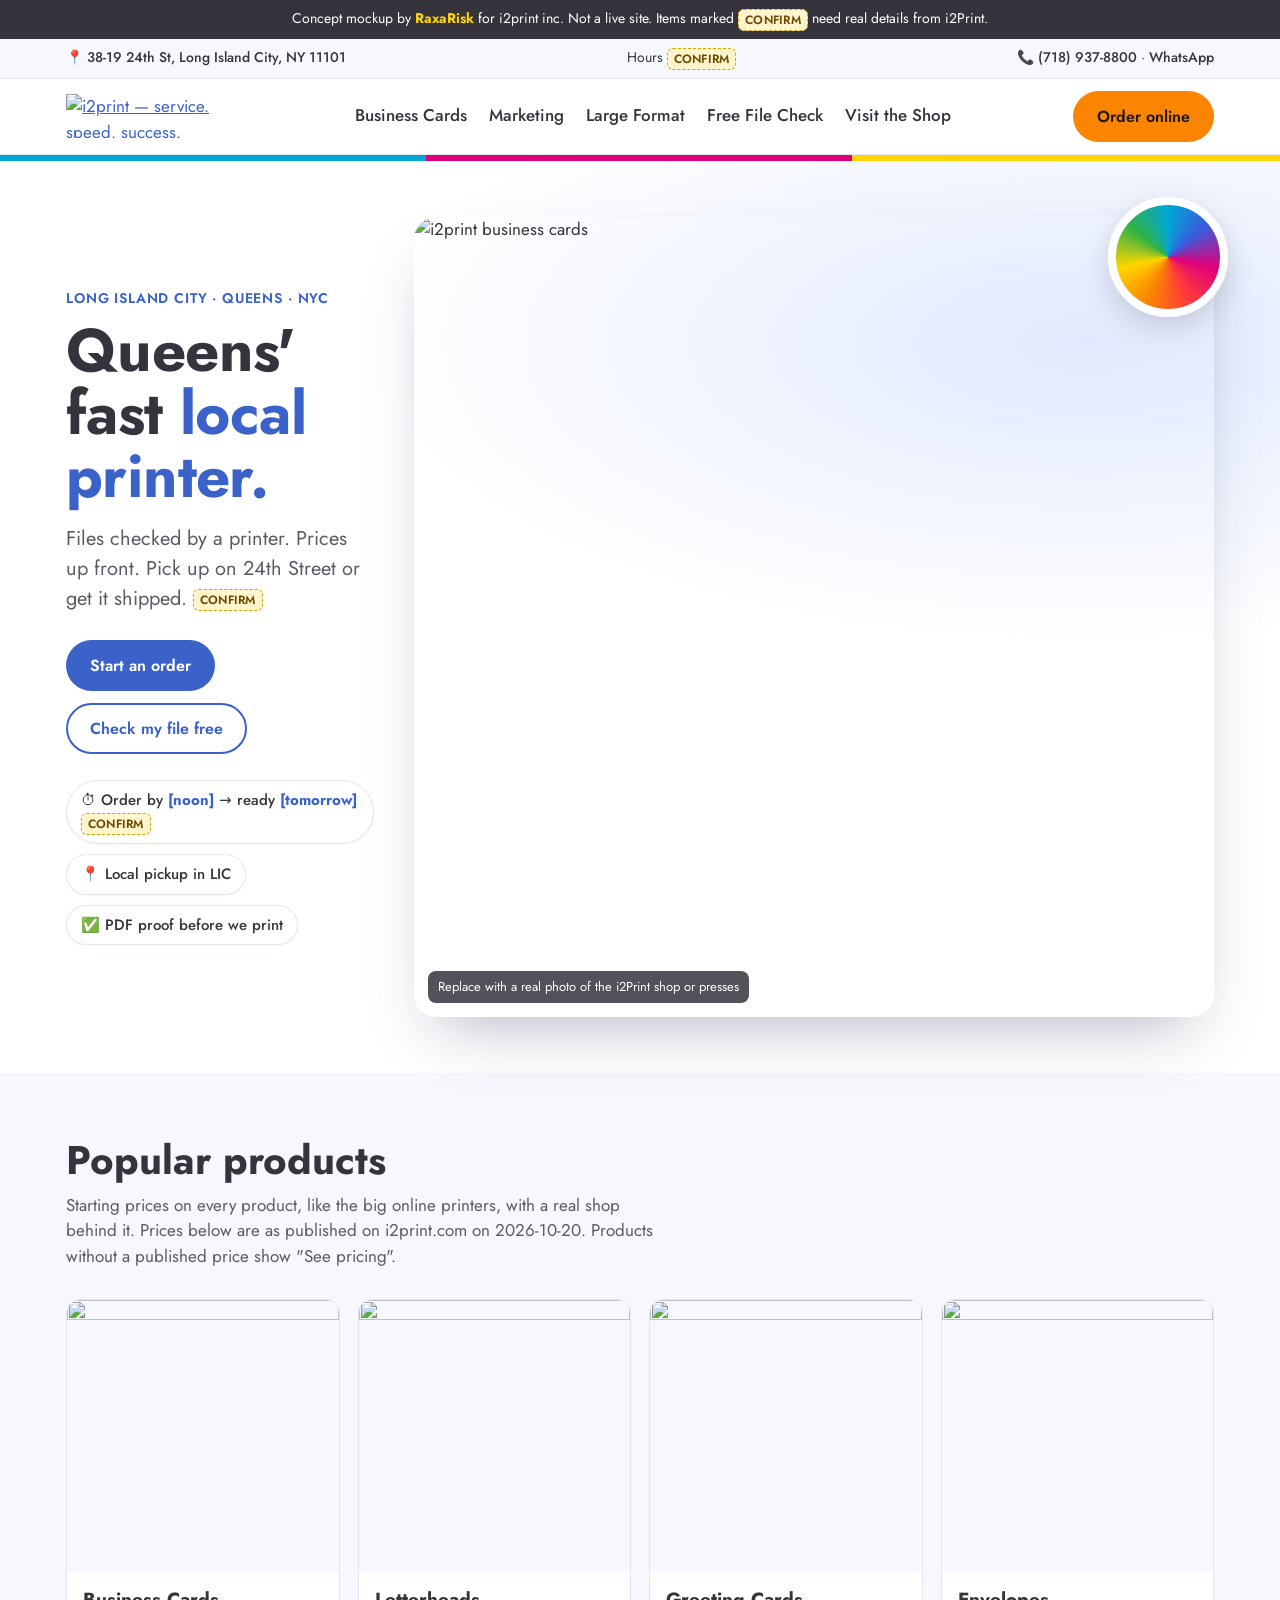
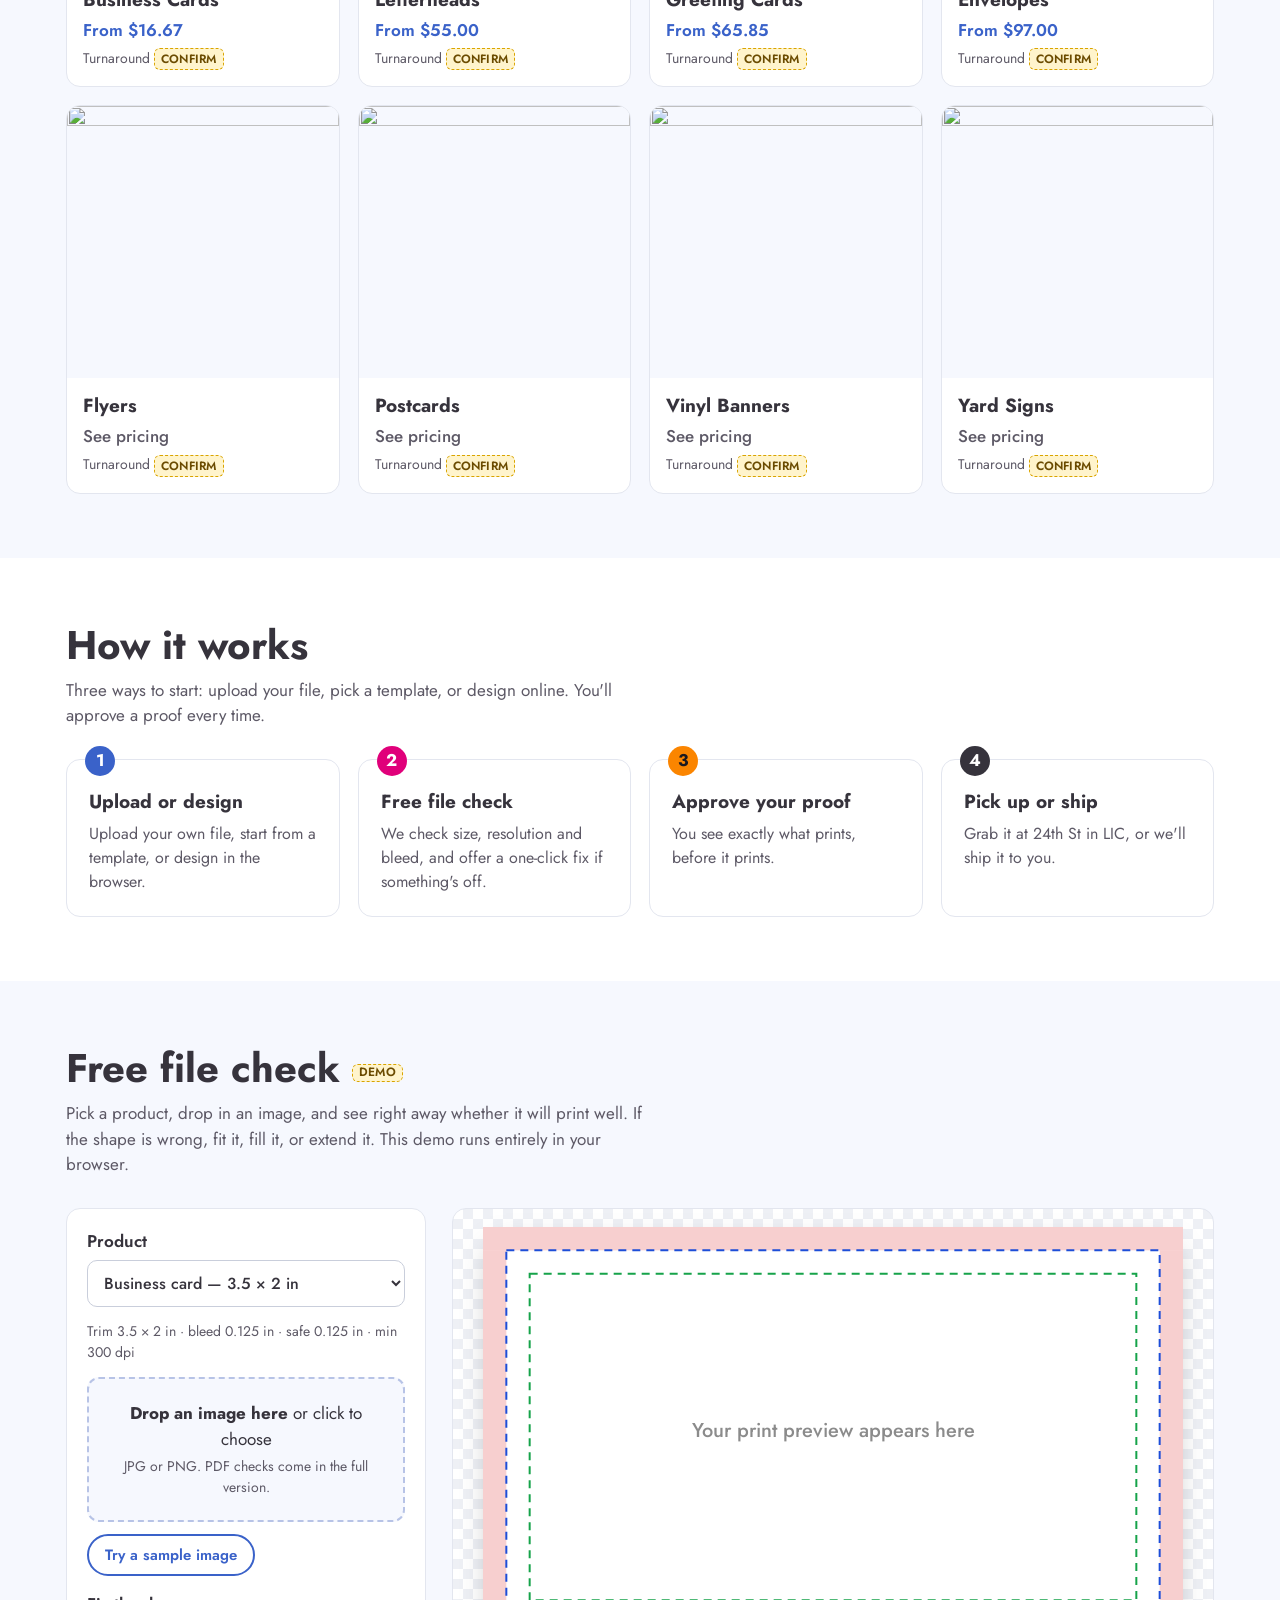
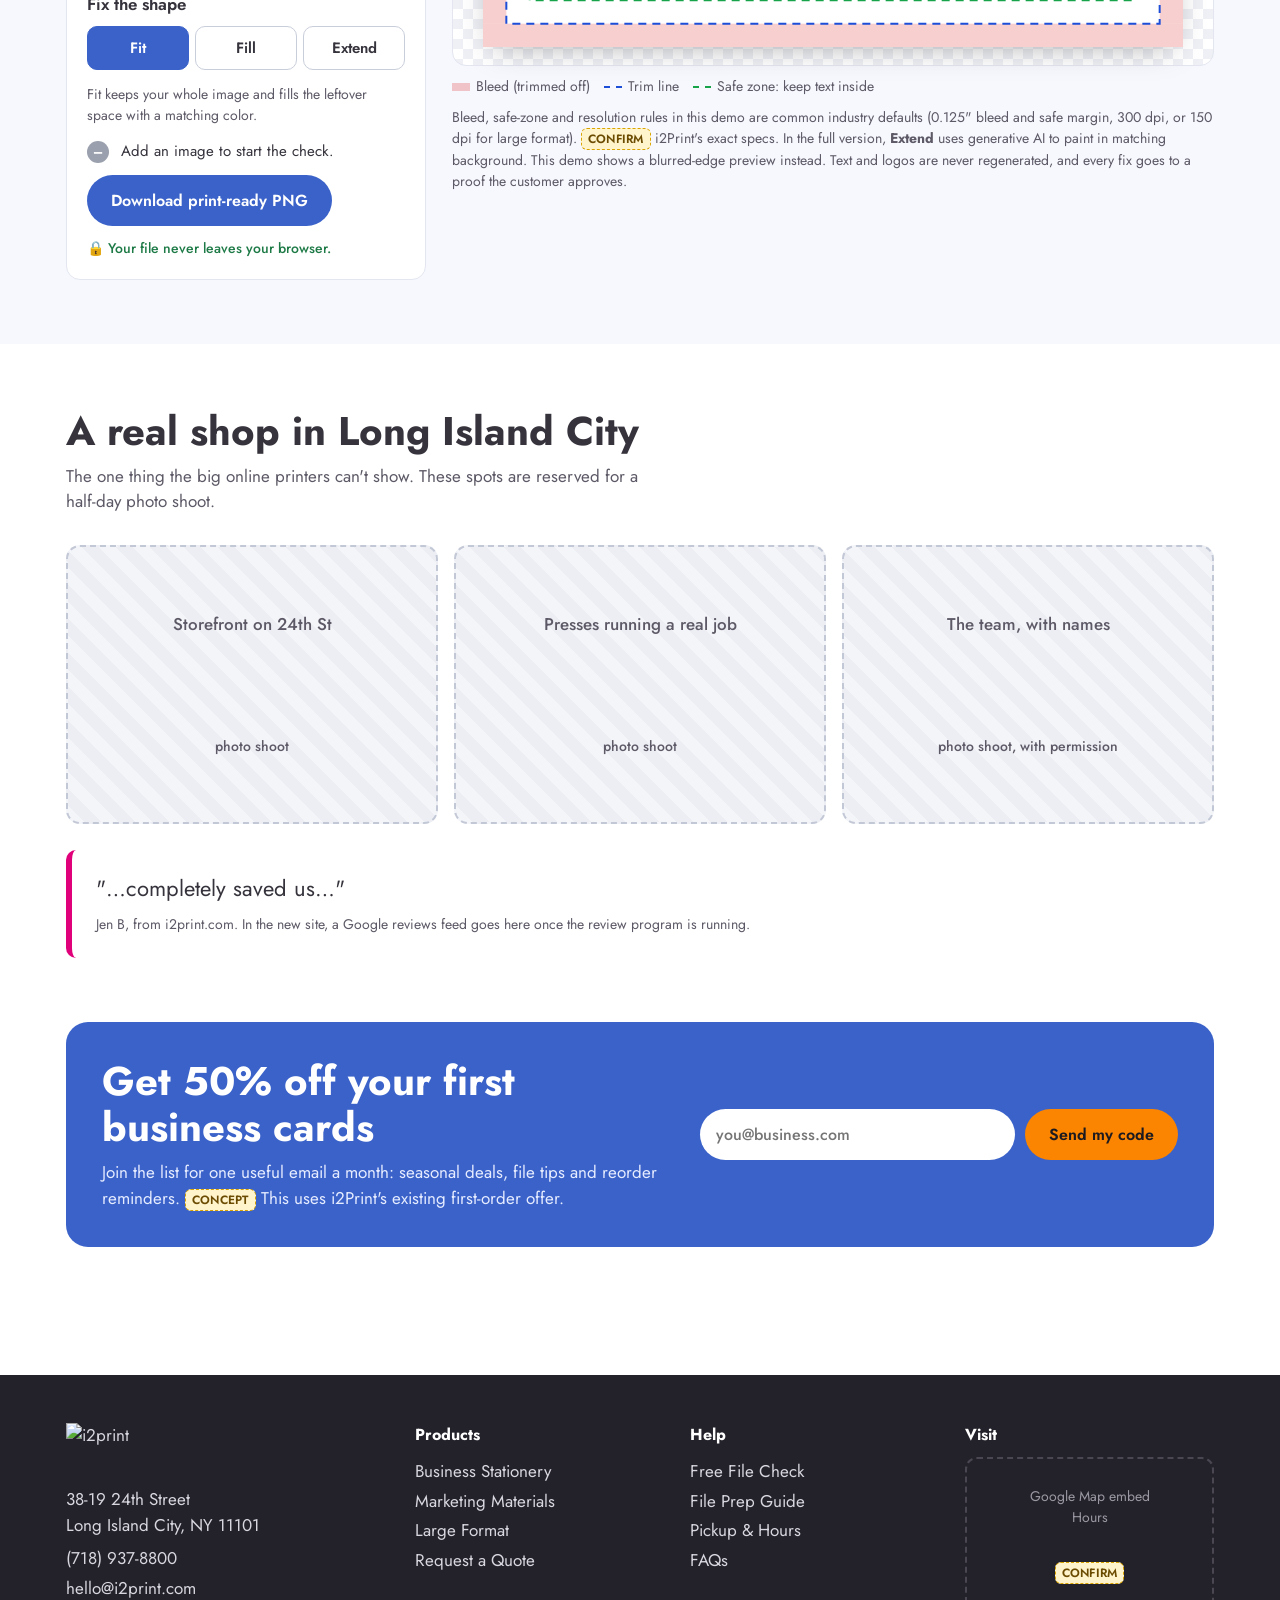
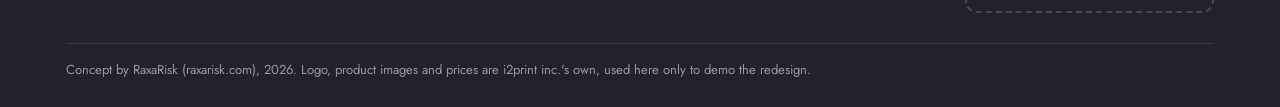
==== 05-Mockup/index.html @ a5e22fe0 "Start i2Print workspace repository Baseline of the Phase One pitch: discovery, research, brand audit" ====
<!doctype html>
<html lang="en">
<head>
<meta charset="utf-8">
<meta name="viewport" content="width=device-width, initial-scale=1">
<title>i2Print Homepage Concept</title>
<meta name="description" content="Concept mockup by RaxaRisk for i2print inc., Long Island City, NY. Not a live site.">
<link rel="preconnect" href="https://fonts.googleapis.com">
<link rel="preconnect" href="https://fonts.gstatic.com" crossorigin>
<link href="https://fonts.googleapis.com/css2?family=Jost:wght@400;500;600;700&display=swap" rel="stylesheet">
<style>
  :root {
    --blue: #3A62C9;        /* accessible primary (proposed) */
    --blue-brand: #5680E9;  /* current brand blue */
    --blue-pale: #E1E9FE;
    --orange: #FB8500;
    --ink: #36333C;
    --muted: #5d5966;
    --line: #e3e6ef;
    --pale: #F6F8FE;
    --white: #ffffff;
    --cyan: #00A6D6;
    --magenta: #E0007A;
    --yellow: #FFD400;
    --ok: #1d7a46;
    --warn: #a35f00;
    --bad: #b3261e;
    --radius: 14px;
    --max: 1180px;
  }
  * { box-sizing: border-box; }
  html { scroll-behavior: smooth; }
  body { margin: 0; font-family: "Jost", system-ui, sans-serif; color: var(--ink); background: var(--white); line-height: 1.5; font-size: 17px; }
  img { max-width: 100%; display: block; }
  a { color: var(--blue); }
  .wrap { max-width: var(--max); margin: 0 auto; padding: 0 16px; }
  .ink-bar { height: 6px; background: linear-gradient(90deg, var(--cyan) 0 33.3%, var(--magenta) 33.3% 66.6%, var(--yellow) 66.6%); }
  .show-client { display: none; }
  body.client .tbd, body.client .hide-client, body.client .prod .turn { display: none !important; }
  body.client .show-client { display: revert; }
  .tbd { display: inline-block; font-size: 12px; font-weight: 600; letter-spacing: .02em; color: #6b4b00; background: #fff4cc; border: 1px dashed #d9a400; border-radius: 6px; padding: 1px 6px; vertical-align: middle; }

  /* concept notice */
  .concept { background: var(--ink); color: #fff; font-size: 14px; text-align: center; padding: 8px 16px; }
  .concept strong { color: var(--yellow); }

  /* utility bar */
  .util { background: var(--pale); border-bottom: 1px solid var(--line); font-size: 14px; }
  .util .wrap { display: flex; flex-wrap: wrap; gap: 6px 22px; justify-content: space-between; padding-top: 8px; padding-bottom: 8px; }
  .util a { color: var(--ink); text-decoration: none; font-weight: 500; }

  /* header */
  header.site { position: sticky; top: 0; z-index: 10; background: rgba(255,255,255,.96); backdrop-filter: blur(6px); border-bottom: 1px solid var(--line); }
  header.site .wrap { display: flex; align-items: center; justify-content: space-between; gap: 16px; padding-top: 12px; padding-bottom: 12px; }
  .logo img { height: 44px; width: auto; }
  nav.main { display: flex; gap: 22px; align-items: center; }
  nav.main a { color: var(--ink); text-decoration: none; font-weight: 500; }
  nav.main a:hover { color: var(--blue); }
  .btn { display: inline-flex; align-items: center; justify-content: center; gap: 8px; border-radius: 999px; padding: 12px 22px; font: 600 16px "Jost", sans-serif; text-decoration: none; border: 2px solid transparent; cursor: pointer; }
  .btn-primary { background: var(--blue); color: #fff; }
  .btn-primary:hover { background: #2f52ad; }
  .btn-accent { background: var(--orange); color: #1d1a20; }
  .btn-accent:hover { background: #e67a00; }
  .btn-ghost { background: transparent; color: var(--blue); border-color: var(--blue); }
  .menu-toggle { display: none; }

  /* hero */
  .hero { background: radial-gradient(1200px 500px at 85% 20%, var(--blue-pale), transparent 60%), var(--white); }
  .hero .wrap { display: grid; grid-template-columns: 1.1fr .9fr; gap: 40px; align-items: center; padding-top: 56px; padding-bottom: 56px; }
  .eyebrow { font-weight: 600; color: var(--blue); letter-spacing: .06em; text-transform: uppercase; font-size: 14px; }
  h1 { font-size: clamp(36px, 5.2vw, 60px); line-height: 1.05; margin: 10px 0 16px; font-weight: 700; letter-spacing: -.01em; }
  h1 .accent { color: var(--blue); }
  .lede { font-size: 20px; color: var(--muted); max-width: 34ch; margin: 0 0 26px; }
  .cta-row { display: flex; flex-wrap: wrap; gap: 12px; margin-bottom: 26px; }
  .badges { display: flex; flex-wrap: wrap; gap: 10px; padding: 0; margin: 0; list-style: none; }
  .badges li { background: var(--white); border: 1px solid var(--line); border-radius: 999px; padding: 8px 14px; font-size: 15px; font-weight: 500; box-shadow: 0 1px 2px rgba(0,0,0,.04); }
  .badges li b { color: var(--blue); }
  .hero-art { position: relative; }
  .hero-art .card { border-radius: 22px; overflow: hidden; box-shadow: 0 30px 60px -25px rgba(30,40,80,.35); }
  .hero-art .wheel { position: absolute; width: 120px; height: 120px; border-radius: 50%; right: -14px; top: -20px; background: conic-gradient(var(--cyan), #3b5bdb, var(--magenta), #ff3b3b, var(--orange), var(--yellow), #2fb344, var(--cyan)); border: 8px solid #fff; box-shadow: 0 10px 30px rgba(0,0,0,.15); }
  .hero-art .note { position: absolute; left: 14px; bottom: 14px; background: rgba(54,51,60,.85); color: #fff; font-size: 13px; border-radius: 8px; padding: 6px 10px; }

  /* sections */
  section { padding: 64px 0; }
  section.alt { background: var(--pale); }
  h2 { font-size: clamp(28px, 3.4vw, 40px); line-height: 1.15; margin: 0 0 10px; }
  .sub { color: var(--muted); margin: 0 0 30px; max-width: 60ch; }

  /* products */
  .grid { display: grid; grid-template-columns: repeat(4, 1fr); gap: 18px; }
  .prod { text-decoration: none; color: inherit; background: #fff; border: 1px solid var(--line); border-radius: var(--radius); overflow: hidden; display: flex; flex-direction: column; transition: transform .15s, box-shadow .15s; }
  .prod:hover { transform: translateY(-3px); box-shadow: 0 14px 30px -18px rgba(30,40,80,.4); }
  .prod img { aspect-ratio: 1/1; object-fit: cover; width: 100%; background: var(--pale); }
  .prod .body { padding: 14px 16px 16px; display: flex; flex-direction: column; gap: 4px; flex: 1; }
  .prod h3 { margin: 0; font-size: 19px; }
  .prod .price { font-weight: 600; color: var(--blue); }
  .prod .price.none { color: var(--muted); font-weight: 500; }
  .prod .turn { font-size: 14px; color: var(--muted); }

  /* steps */
  .steps { display: grid; grid-template-columns: repeat(4, 1fr); gap: 18px; counter-reset: s; }
  .step { background: #fff; border-radius: var(--radius); padding: 22px; border: 1px solid var(--line); position: relative; }
  .step::before { counter-increment: s; content: counter(s); position: absolute; top: -14px; left: 18px; width: 30px; height: 30px; border-radius: 50%; background: var(--blue); color: #fff; font-weight: 700; display: grid; place-items: center; }
  .step:nth-child(2)::before { background: var(--magenta); }
  .step:nth-child(3)::before { background: var(--orange); color: #1d1a20; }
  .step:nth-child(4)::before { background: var(--ink); }
  .step h3 { margin: 6px 0 6px; font-size: 19px; }
  .step p { margin: 0; color: var(--muted); font-size: 16px; }

  /* file check */
  .fc { display: grid; grid-template-columns: 360px 1fr; gap: 26px; align-items: start; }
  .panel { background: #fff; border: 1px solid var(--line); border-radius: var(--radius); padding: 20px; }
  .panel label.lbl { display: block; font-weight: 600; margin: 0 0 6px; }
  select, .file-input { width: 100%; font: 500 16px "Jost", sans-serif; padding: 10px 12px; border-radius: 10px; border: 1px solid #c9cedb; background: #fff; color: var(--ink); }
  .drop { margin-top: 14px; border: 2px dashed #b7c3e6; border-radius: 12px; padding: 18px; text-align: center; background: var(--pale); cursor: pointer; }
  .drop.over { border-color: var(--blue); background: var(--blue-pale); }
  .drop p { margin: 4px 0; }
  .small { font-size: 14px; color: var(--muted); }
  .row { display: flex; gap: 8px; flex-wrap: wrap; margin-top: 12px; }
  .seg { display: grid; grid-template-columns: repeat(3, 1fr); gap: 6px; margin-top: 8px; }
  .seg button { font: 600 15px "Jost", sans-serif; padding: 10px 6px; border-radius: 10px; border: 1px solid #c9cedb; background: #fff; color: var(--ink); cursor: pointer; }
  .seg button[aria-pressed="true"] { background: var(--blue); border-color: var(--blue); color: #fff; }
  .seg button:disabled { opacity: .45; cursor: not-allowed; }
  .checks { list-style: none; padding: 0; margin: 14px 0 0; display: grid; gap: 8px; }
  .checks li { display: grid; grid-template-columns: 26px 1fr; gap: 8px; align-items: start; font-size: 15px; }
  .checks .ic { width: 22px; height: 22px; border-radius: 50%; display: grid; place-items: center; font-weight: 700; color: #fff; font-size: 13px; margin-top: 1px; }
  .ic.ok { background: var(--ok); } .ic.warn { background: var(--warn); } .ic.bad { background: var(--bad); } .ic.na { background: #9aa0ad; }
  .stage { background: repeating-conic-gradient(#eef0f5 0 25%, #fff 0 50%) 0 0 / 20px 20px; border: 1px solid var(--line); border-radius: var(--radius); min-height: 360px; display: grid; place-items: center; padding: 18px; }
  .stage canvas { max-width: 100%; height: auto; box-shadow: 0 10px 30px -12px rgba(0,0,0,.35); background: #fff; }
  .legend { display: flex; flex-wrap: wrap; gap: 14px; margin-top: 10px; font-size: 14px; color: var(--muted); }
  .legend span::before { content: ""; display: inline-block; width: 18px; height: 0; border-top: 2px dashed; margin-right: 6px; vertical-align: middle; }
  .legend .l-trim::before { border-color: #1d4ed8; }
  .legend .l-safe::before { border-color: #16a34a; }
  .legend .l-bleed::before { border-top: 8px solid rgba(220,38,38,.25); }
  .private { display: flex; gap: 8px; align-items: center; font-size: 14px; color: var(--ok); margin-top: 12px; font-weight: 500; }

  /* local */
  .local { display: grid; grid-template-columns: repeat(3, 1fr); gap: 16px; }
  .ph { aspect-ratio: 4/3; border-radius: var(--radius); border: 2px dashed #c3c8d6; background: repeating-linear-gradient(45deg, #f4f5f9 0 12px, #eceef4 12px 24px); display: grid; place-items: center; text-align: center; padding: 16px; color: var(--muted); font-weight: 500; }
  .quote { background: #fff; border-left: 6px solid var(--magenta); border-radius: 10px; padding: 22px 24px; margin-top: 26px; }
  .quote p { font-size: 22px; margin: 0 0 6px; }

  /* newsletter */
  .news { background: var(--blue); color: #fff; border-radius: 22px; padding: 36px; display: grid; grid-template-columns: 1.2fr 1fr; gap: 24px; align-items: center; }
  .news h2 { color: #fff; }
  .news p { color: #e6ecff; margin: 0; }
  .news form { display: flex; gap: 10px; flex-wrap: wrap; }
  .news input { flex: 1 1 220px; font: 500 16px "Jost", sans-serif; padding: 13px 16px; border-radius: 999px; border: 0; }

  /* footer */
  footer { background: #232129; color: #d8d6de; padding: 48px 0 28px; margin-top: 64px; }
  footer .cols { display: grid; grid-template-columns: 1.3fr 1fr 1fr 1fr; gap: 26px; }
  footer h4 { color: #fff; margin: 0 0 10px; font-size: 16px; }
  footer a { color: #d8d6de; text-decoration: none; display: block; padding: 2px 0; }
  footer .map { aspect-ratio: 16/10; border-radius: 12px; border: 2px dashed #4a4752; display: grid; place-items: center; text-align: center; color: #9b98a3; font-size: 14px; padding: 10px; }
  footer .legal { border-top: 1px solid #3a3742; margin-top: 30px; padding-top: 16px; font-size: 13px; color: #9b98a3; }

  @media (max-width: 960px) {
    nav.main { display: none; }
    .menu-toggle { display: inline-flex; }
    .hero .wrap { grid-template-columns: 1fr; padding-top: 36px; }
    .hero-art { max-width: 480px; }
    .grid { grid-template-columns: repeat(2, 1fr); }
    .steps { grid-template-columns: repeat(2, 1fr); row-gap: 28px; }
    .fc { grid-template-columns: 1fr; }
    .local { grid-template-columns: 1fr 1fr; }
    .news { grid-template-columns: 1fr; padding: 26px; }
    footer .cols { grid-template-columns: 1fr 1fr; }
  }
  @media (max-width: 560px) {
    body { font-size: 16px; }
    .util .hide-sm { display: none; }
    header.site .btn-accent { display: none; }
    .grid { grid-template-columns: 1fr 1fr; gap: 12px; }
    .prod h3 { font-size: 17px; }
    .steps { grid-template-columns: 1fr; }
    .local { grid-template-columns: 1fr; }
    footer .cols { grid-template-columns: 1fr; }
    section { padding: 48px 0; }
  }
</style>
</head>
<body>

<div class="concept"><span class="hide-client">Concept mockup by <strong>RaxaRisk</strong> for i2print inc. Not a live site. Items marked <span class="tbd">CONFIRM</span> need real details from i2Print.</span><span class="show-client">Concept preview for i2print inc. by <strong>RaxaRisk</strong>. A first draft to react to, not a live site.</span></div>

<div class="util">
  <div class="wrap">
    <span>📍 <a href="#visit">38-19 24th St, Long Island City, NY 11101</a></span>
    <span class="hide-sm hide-client">Hours <span class="tbd">CONFIRM</span></span>
    <span>📞 <a href="tel:+17189378800">(718) 937-8800</a> · <a href="https://wa.me/19297086369">WhatsApp</a></span>
  </div>
</div>

<header class="site">
  <div class="wrap">
    <a class="logo" href="#top" aria-label="i2print home"><img src="../04-Assets/scraped-2026-10-20/logos/i2printLOGO_FOOTER_02.png" alt="i2print — service. speed. success." width="220" height="58"></a>
    <nav class="main" aria-label="Main">
      <a href="#products">Business Cards</a>
      <a href="#products">Marketing</a>
      <a href="#products">Large Format</a>
      <a href="#file-check">Free File Check</a>
      <a href="#visit">Visit the Shop</a>
    </nav>
    <a class="btn btn-accent" href="#products">Order online</a>
    <button class="btn btn-ghost menu-toggle" type="button" aria-label="Open menu">Menu</button>
  </div>
</header>
<div class="ink-bar" aria-hidden="true"></div>

<main id="top">
  <section class="hero" style="padding:0">
    <div class="wrap">
      <div>
        <div class="eyebrow">Long Island City · Queens · NYC</div>
        <h1>Queens' fast <span class="accent">local printer.</span></h1>
        <p class="lede">Files checked by a printer. Prices up front. Pick up on 24th Street or get it shipped. <span class="tbd">CONFIRM</span></p>
        <div class="cta-row">
          <a class="btn btn-primary" href="#products">Start an order</a>
          <a class="btn btn-ghost" href="#file-check">Check my file free</a>
        </div>
        <ul class="badges">
          <li class="hide-client">⏱ Order by <b>[noon]</b> → ready <b>[tomorrow]</b> <span class="tbd">CONFIRM</span></li>
          <li class="show-client">⏱ Turnaround shown on every product</li>
          <li>📍 Local pickup in LIC</li>
          <li>✅ PDF proof before we print</li>
        </ul>
      </div>
      <div class="hero-art">
        <div class="wheel" aria-hidden="true"></div>
        <div class="card"><img src="../04-Assets/scraped-2026-10-20/products/business-card_07410618202503.jpg" alt="i2print business cards" width="800" height="800"></div>
        <div class="note"><span class="hide-client">Replace with a real photo of the i2Print shop or presses</span><span class="show-client">Your shop photo goes here</span></div>
      </div>
    </div>
  </section>

  <section id="products" class="alt">
    <div class="wrap">
      <h2>Popular products</h2>
      <p class="sub">Starting prices on every product, like the big online printers, with a real shop behind it. Prices below are as published on i2print.com on 2026-10-20. Products without a published price show "See pricing".</p>
      <div class="grid">
        <a class="prod" href="#file-check"><img src="../04-Assets/scraped-2026-10-20/products/business-card_07410618202503.jpg" alt="" loading="lazy"><div class="body"><h3>Business Cards</h3><span class="price">From $16.67</span><span class="turn">Turnaround <span class="tbd">CONFIRM</span></span></div></a>
        <a class="prod" href="#file-check"><img src="../04-Assets/scraped-2026-10-20/products/letterhead_thumb_07384319202503.jpg" alt="" loading="lazy"><div class="body"><h3>Letterheads</h3><span class="price">From $55.00</span><span class="turn">Turnaround <span class="tbd">CONFIRM</span></span></div></a>
        <a class="prod" href="#file-check"><img src="../04-Assets/scraped-2026-10-20/products/greeting-card_thumb_07560118202503.jpg" alt="" loading="lazy"><div class="body"><h3>Greeting Cards</h3><span class="price">From $65.85</span><span class="turn">Turnaround <span class="tbd">CONFIRM</span></span></div></a>
        <a class="prod" href="#file-check"><img src="../04-Assets/scraped-2026-10-20/products/envelope_thumb_07464318202503.jpg" alt="" loading="lazy"><div class="body"><h3>Envelopes</h3><span class="price">From $97.00</span><span class="turn">Turnaround <span class="tbd">CONFIRM</span></span></div></a>
        <a class="prod" href="#file-check"><img src="../04-Assets/scraped-2026-10-20/products/flyers_thumb_07483818202503.jpg" alt="" loading="lazy"><div class="body"><h3>Flyers</h3><span class="price none">See pricing</span><span class="turn">Turnaround <span class="tbd">CONFIRM</span></span></div></a>
        <a class="prod" href="#file-check"><img src="../04-Assets/scraped-2026-10-20/products/postcard_thumb_08032118202503.jpg" alt="" loading="lazy"><div class="body"><h3>Postcards</h3><span class="price none">See pricing</span><span class="turn">Turnaround <span class="tbd">CONFIRM</span></span></div></a>
        <a class="prod" href="#file-check"><img src="../04-Assets/scraped-2026-10-20/products/vinyl-banners_thumb.jpg" alt="" loading="lazy"><div class="body"><h3>Vinyl Banners</h3><span class="price none">See pricing</span><span class="turn">Turnaround <span class="tbd">CONFIRM</span></span></div></a>
        <a class="prod" href="#file-check"><img src="../04-Assets/scraped-2026-10-20/products/yard-sign_thumb.jpg" alt="" loading="lazy"><div class="body"><h3>Yard Signs</h3><span class="price none">See pricing</span><span class="turn">Turnaround <span class="tbd">CONFIRM</span></span></div></a>
      </div>
    </div>
  </section>

  <section>
    <div class="wrap">
      <h2>How it works</h2>
      <p class="sub">Three ways to start: upload your file, pick a template, or design online. You'll approve a proof every time.</p>
      <div class="steps">
        <div class="step"><h3>Upload or design</h3><p>Upload your own file, start from a template, or design in the browser.</p></div>
        <div class="step"><h3>Free file check</h3><p>We check size, resolution and bleed, and offer a one-click fix if something's off.</p></div>
        <div class="step"><h3>Approve your proof</h3><p>You see exactly what prints, before it prints.</p></div>
        <div class="step"><h3>Pick up or ship</h3><p>Grab it at 24th St in LIC, or we'll ship it to you.</p></div>
      </div>
    </div>
  </section>

  <section id="file-check" class="alt">
    <div class="wrap">
      <h2>Free file check <span class="tbd">DEMO</span></h2>
      <p class="sub">Pick a product, drop in an image, and see right away whether it will print well. If the shape is wrong, fit it, fill it, or extend it. This demo runs entirely in your browser.</p>
      <div class="fc">
        <div class="panel">
          <label class="lbl" for="product">Product</label>
          <select id="product"></select>
          <p class="small" id="spec"></p>

          <div class="drop" id="drop" tabindex="0" role="button" aria-label="Choose an image to check">
            <p><strong>Drop an image here</strong> or click to choose</p>
            <p class="small">JPG or PNG. PDF checks come in the full version.</p>
            <input class="file-input" id="file" type="file" accept="image/png,image/jpeg,image/webp" hidden>
          </div>
          <div class="row"><button class="btn btn-ghost" type="button" id="sample" style="padding:8px 16px;font-size:15px">Try a sample image</button></div>

          <label class="lbl" style="margin-top:16px">Fix the shape</label>
          <div class="seg" role="group" aria-label="Fix mode">
            <button type="button" data-mode="fit" aria-pressed="true">Fit</button>
            <button type="button" data-mode="fill" aria-pressed="false">Fill</button>
            <button type="button" data-mode="extend" aria-pressed="false">Extend</button>
          </div>
          <p class="small" id="modeHelp"></p>

          <ul class="checks" id="checks" aria-live="polite">
            <li><span class="ic na">–</span><span>Add an image to start the check.</span></li>
          </ul>
          <div class="row"><button class="btn btn-primary" type="button" id="download" disabled>Download print-ready PNG</button></div>
          <div class="private">🔒 Your file never leaves your browser.</div>
        </div>
        <div>
          <div class="stage"><canvas id="out" width="700" height="400" aria-label="Print preview"></canvas></div>
          <div class="legend"><span class="l-bleed">Bleed (trimmed off)</span><span class="l-trim">Trim line</span><span class="l-safe">Safe zone: keep text inside</span></div>
          <p class="small" style="margin-top:10px">Bleed, safe-zone and resolution rules in this demo are common industry defaults (0.125" bleed and safe margin, 300 dpi, or 150 dpi for large format). <span class="tbd">CONFIRM</span> i2Print's exact specs. In the full version, <b>Extend</b> uses generative AI to paint in matching background. This demo shows a blurred-edge preview instead. Text and logos are never regenerated, and every fix goes to a proof the customer approves.</p>
        </div>
      </div>
    </div>
  </section>

  <section id="visit">
    <div class="wrap">
      <h2>A real shop in Long Island City</h2>
      <p class="sub">The one thing the big online printers can't show. These spots are reserved for a half-day photo shoot.</p>
      <div class="local">
        <div class="ph">Storefront on 24th St<br><span class="small">photo shoot</span></div>
        <div class="ph">Presses running a real job<br><span class="small">photo shoot</span></div>
        <div class="ph">The team, with names<br><span class="small">photo shoot, with permission</span></div>
      </div>
      <div class="quote">
        <p>"…completely saved us…"</p>
        <span class="small">Jen B, from i2print.com. In the new site, a Google reviews feed goes here once the review program is running.</span>
      </div>
    </div>
  </section>

  <section style="padding-top:0">
    <div class="wrap">
      <div class="news">
        <div>
          <h2>Get 50% off your first business cards</h2>
          <p>Join the list for one useful email a month: seasonal deals, file tips and reorder reminders. <span class="tbd" style="background:#fff4cc">CONCEPT</span> This uses i2Print's existing first-order offer.</p>
        </div>
        <form onsubmit="event.preventDefault(); this.querySelector('button').textContent='Demo only: not submitted';">
          <label for="em" class="sr" style="position:absolute;left:-9999px">Email</label>
          <input id="em" type="email" placeholder="you@business.com" autocomplete="off">
          <button class="btn btn-accent" type="submit">Send my code</button>
        </form>
      </div>
    </div>
  </section>
</main>

<footer>
  <div class="wrap">
    <div class="cols">
      <div>
        <img src="../04-Assets/scraped-2026-10-20/logos/retailer_site_logo799.png" alt="i2print" style="height:52px;width:auto;margin-bottom:12px">
        <p style="margin:0 0 6px">38-19 24th Street<br>Long Island City, NY 11101</p>
        <a href="tel:+17189378800">(718) 937-8800</a>
        <a href="mailto:hello@i2print.com">hello@i2print.com</a>
      </div>
      <div>
        <h4>Products</h4>
        <a href="#products">Business Stationery</a><a href="#products">Marketing Materials</a><a href="#products">Large Format</a><a href="#products">Request a Quote</a>
      </div>
      <div>
        <h4>Help</h4>
        <a href="#file-check">Free File Check</a><a href="#file-check">File Prep Guide</a><a href="#visit">Pickup &amp; Hours</a><a href="#top">FAQs</a>
      </div>
      <div>
        <h4>Visit</h4>
        <div class="map">Google Map embed<br>Hours <span class="tbd">CONFIRM</span></div>
      </div>
    </div>
    <div class="legal">Concept by RaxaRisk (raxarisk.com), 2026. Logo, product images and prices are i2print inc.'s own, used here only to demo the redesign.</div>
  </div>
</footer>

<script>
(() => {
  // ?view=client hides internal CONFIRM tags for client-facing screenshots
  if (new URLSearchParams(location.search).get("view") === "client") document.body.classList.add("client");

  // Print specs: inches. Bleed/safe/dpi are common defaults until i2Print confirms its own.
  const PRODUCTS = [
    { id: "bc",  name: "Business card — 3.5 × 2 in",  w: 3.5, h: 2,   bleed: 0.125, safe: 0.125, dpi: 300 },
    { id: "pc",  name: "Postcard — 6 × 4 in",         w: 6,   h: 4,   bleed: 0.125, safe: 0.125, dpi: 300 },
    { id: "fl",  name: "Flyer — 8.5 × 11 in",         w: 8.5, h: 11,  bleed: 0.125, safe: 0.125, dpi: 300 },
    { id: "po",  name: "Poster — 18 × 24 in",         w: 18,  h: 24,  bleed: 0.125, safe: 0.25,  dpi: 150 },
    { id: "bn",  name: "Vinyl banner — 6 × 2 ft",     w: 72,  h: 24,  bleed: 0.5,   safe: 1,     dpi: 100 },
  ];
  const MAX_SIDE = 4000; // cap output pixels so large-format exports stay browser-friendly

  const $ = (id) => document.getElementById(id);
  const sel = $("product"), spec = $("spec"), out = $("out"), ctx = out.getContext("2d");
  const checks = $("checks"), dl = $("download"), modeHelp = $("modeHelp");
  let img = null, fileName = "artwork", fileType = "", mode = "fit";

  PRODUCTS.forEach(p => sel.add(new Option(p.name, p.id)));
  const product = () => PRODUCTS.find(p => p.id === sel.value);

  const HELP = {
    fit: "Fit keeps your whole image and fills the leftover space with a matching color.",
    fill: "Fill covers the whole card and trims the edges that don't fit.",
    extend: "Extend keeps your whole image and widens the background. Demo preview; AI fill in the full version.",
  };

  function describeSpec() {
    const p = product();
    spec.textContent = `Trim ${p.w} × ${p.h} in · bleed ${p.bleed} in · safe ${p.safe} in · min ${p.dpi} dpi`;
  }

  // Orient the product to match the image (portrait art → portrait card).
  function oriented(p) {
    if (!img) return p;
    const imgPortrait = img.height > img.width, prodPortrait = p.h > p.w;
    return imgPortrait === prodPortrait ? p : { ...p, w: p.h, h: p.w };
  }

  function edgeColor(source) {
    const c = document.createElement("canvas"); c.width = 32; c.height = 32;
    const x = c.getContext("2d"); x.drawImage(source, 0, 0, 32, 32);
    const d = x.getImageData(0, 0, 32, 32).data; let r = 0, g = 0, b = 0, n = 0;
    for (let i = 0; i < 32; i++) for (const [px, py] of [[i, 0], [i, 31], [0, i], [31, i]]) {
      const k = (py * 32 + px) * 4; r += d[k]; g += d[k + 1]; b += d[k + 2]; n++;
    }
    return `rgb(${Math.round(r / n)},${Math.round(g / n)},${Math.round(b / n)})`;
  }

  // Draw the fixed artwork onto ctx2 sized W×H (full bleed canvas).
  function compose(ctx2, W, H) {
    const ir = img.width / img.height, cr = W / H;
    const fitScale = Math.min(W / img.width, H / img.height);
    const fillScale = Math.max(W / img.width, H / img.height);
    ctx2.save();
    if (mode === "fill") {
      const w = img.width * fillScale, h = img.height * fillScale;
      ctx2.drawImage(img, (W - w) / 2, (H - h) / 2, w, h);
    } else {
      if (mode === "fit") {
        ctx2.fillStyle = edgeColor(img); ctx2.fillRect(0, 0, W, H);
      } else {
        const w = img.width * fillScale, h = img.height * fillScale;
        ctx2.filter = `blur(${Math.round(Math.max(W, H) / 40)}px)`;
        ctx2.drawImage(img, (W - w) / 2 - 20, (H - h) / 2 - 20, w + 40, h + 40);
        ctx2.filter = "none";
      }
      const w = img.width * fitScale, h = img.height * fitScale;
      ctx2.drawImage(img, (W - w) / 2, (H - h) / 2, w, h);
    }
    ctx2.restore();
    return Math.abs(ir - cr) / cr;
  }

  function render() {
    describeSpec();
    const p = oriented(product());
    const fullW = p.w + 2 * p.bleed, fullH = p.h + 2 * p.bleed;
    // preview canvas
    const PW = 700, scale = PW / fullW, PH = Math.round(fullH * scale);
    out.width = PW; out.height = PH;
    ctx.clearRect(0, 0, PW, PH);
    if (!img) {
      ctx.fillStyle = "#fff"; ctx.fillRect(0, 0, PW, PH);
      ctx.fillStyle = "#8b8b8b"; ctx.font = "500 20px Jost, sans-serif"; ctx.textAlign = "center";
      ctx.fillText("Your print preview appears here", PW / 2, PH / 2);
      overlay(p, scale, PW, PH); return;
    }
    compose(ctx, PW, PH);
    overlay(p, scale, PW, PH);
    report(p);
  }

  function overlay(p, s, PW, PH) {
    const b = p.bleed * s, sf = (p.bleed + p.safe) * s;
    ctx.save();
    ctx.fillStyle = "rgba(220,38,38,.22)";
    ctx.fillRect(0, 0, PW, b); ctx.fillRect(0, PH - b, PW, b);
    ctx.fillRect(0, b, b, PH - 2 * b); ctx.fillRect(PW - b, b, b, PH - 2 * b);
    ctx.setLineDash([8, 6]); ctx.lineWidth = 2;
    ctx.strokeStyle = "#1d4ed8"; ctx.strokeRect(b, b, PW - 2 * b, PH - 2 * b);
    ctx.strokeStyle = "#16a34a"; ctx.strokeRect(sf, sf, PW - 2 * sf, PH - 2 * sf);
    ctx.restore();
  }

  function li(state, html) {
    const sym = { ok: "✓", warn: "!", bad: "✕", na: "–" }[state];
    return `<li><span class="ic ${state}" aria-hidden="true">${sym}</span><span>${html}</span></li>`;
  }

  function report(p) {
    const fullW = p.w + 2 * p.bleed, fullH = p.h + 2 * p.bleed;
    const ir = img.width / img.height, tr = fullW / fullH;
    const mismatch = Math.abs(ir - tr) / tr;
    // Effective DPI of the art as placed: Fill enlarges to cover (lower dpi), Fit/Extend shrink to fit (higher dpi).
    const dpiW = img.width / fullW, dpiH = img.height / fullH;
    const dpi = Math.round(mode === "fill" ? Math.min(dpiW, dpiH) : Math.max(dpiW, dpiH));
    const need = `${Math.round(fullW * p.dpi)} × ${Math.round(fullH * p.dpi)} px`;
    let rows = "";
    rows += li("ok", `<b>${img.width} × ${img.height} px</b> ${fileType ? "· " + fileType : ""}`);
    if (dpi >= p.dpi) rows += li("ok", `Resolution looks good: <b>${dpi} dpi</b> at print size (needs ${p.dpi}).`);
    else if (dpi >= p.dpi * 0.66) rows += li("warn", `Resolution is a bit low: <b>${dpi} dpi</b> (needs ${p.dpi}). It may look soft. Best: ${need}.`);
    else rows += li("bad", `Resolution too low: <b>${dpi} dpi</b> (needs ${p.dpi}). It will look blurry. Upload at least ${need}, or ask us about AI upscaling.`);
    if (mismatch < 0.02) rows += li("ok", "Shape matches the product.");
    else rows += li("warn", `Shape doesn't match: off by <b>${Math.round(mismatch * 100)}%</b>. <b>${mode === "fill" ? "Fill" : mode === "fit" ? "Fit" : "Extend"}</b> is fixing it now. Check the preview.`);
    rows += li("ok", `Bleed added: ${p.bleed} in on every side, so there are no white edges after trimming.`);
    rows += li("warn", "Keep text and logos inside the <b>green</b> safe line.");
    checks.innerHTML = rows;
    dl.disabled = false;
  }

  function exportPNG() {
    const p = oriented(product());
    const fullW = p.w + 2 * p.bleed, fullH = p.h + 2 * p.bleed;
    let W = Math.round(fullW * p.dpi), H = Math.round(fullH * p.dpi);
    const k = Math.min(1, MAX_SIDE / Math.max(W, H)); W = Math.round(W * k); H = Math.round(H * k);
    const c = document.createElement("canvas"); c.width = W; c.height = H;
    compose(c.getContext("2d"), W, H);
    c.toBlob(b => {
      const a = document.createElement("a");
      a.href = URL.createObjectURL(b);
      a.download = `${fileName}-${p.id}-${mode}-${W}x${H}.png`;
      a.click(); setTimeout(() => URL.revokeObjectURL(a.href), 2000);
    }, "image/png");
  }

  function load(file) {
    if (!file || !/^image\/(png|jpeg|webp)$/.test(file.type)) {
      checks.innerHTML = li("bad", "That file type isn't supported in this demo. Use JPG or PNG. PDF checks come in the full version.");
      return;
    }
    fileName = file.name.replace(/\.[^.]+$/, "").replace(/[^\w-]+/g, "_").slice(0, 40) || "artwork";
    fileType = file.type.replace("image/", "").toUpperCase();
    const url = URL.createObjectURL(file), im = new Image();
    im.onload = () => { img = im; render(); };
    im.src = url;
  }

  // A deliberately imperfect sample: 4:3 photo-ish art at modest resolution.
  function sample() {
    const c = document.createElement("canvas"); c.width = 900; c.height = 675;
    const x = c.getContext("2d");
    const g = x.createLinearGradient(0, 0, 900, 675); g.addColorStop(0, "#5680E9"); g.addColorStop(1, "#E0007A");
    x.fillStyle = g; x.fillRect(0, 0, 900, 675);
    for (let i = 0; i < 40; i++) { x.fillStyle = `rgba(255,255,255,${Math.random() * .15})`; x.beginPath(); x.arc(Math.random() * 900, Math.random() * 675, Math.random() * 90, 0, 7); x.fill(); }
    x.fillStyle = "#fff"; x.font = "700 64px Jost, sans-serif"; x.textAlign = "center";
    x.fillText("Astoria Bakery", 450, 330); x.font = "500 30px Jost, sans-serif"; x.fillText("Fresh daily · 31st Ave", 450, 380);
    const im = new Image(); im.onload = () => { img = im; fileName = "sample"; fileType = "PNG (sample)"; render(); };
    im.src = c.toDataURL("image/png");
  }

  const drop = $("drop"), input = $("file");
  drop.addEventListener("click", () => input.click());
  drop.addEventListener("keydown", e => { if (e.key === "Enter" || e.key === " ") { e.preventDefault(); input.click(); } });
  input.addEventListener("change", () => load(input.files[0]));
  ["dragenter", "dragover"].forEach(t => drop.addEventListener(t, e => { e.preventDefault(); drop.classList.add("over"); }));
  ["dragleave", "drop"].forEach(t => drop.addEventListener(t, e => { e.preventDefault(); drop.classList.remove("over"); }));
  drop.addEventListener("drop", e => load(e.dataTransfer.files[0]));
  $("sample").addEventListener("click", sample);
  sel.addEventListener("change", render);
  dl.addEventListener("click", exportPNG);
  document.querySelectorAll(".seg button").forEach(b => b.addEventListener("click", () => {
    mode = b.dataset.mode;
    document.querySelectorAll(".seg button").forEach(o => o.setAttribute("aria-pressed", String(o === b)));
    modeHelp.textContent = HELP[mode]; render();
  }));
  modeHelp.textContent = HELP[mode];
  document.fonts?.ready.then(render); render();

  // expose for automated checks
  window.__fc = { sample, setProduct: id => { sel.value = id; render(); }, state: () => ({ mode, img: img && [img.width, img.height] }) };
})();
</script>
</body>
</html>
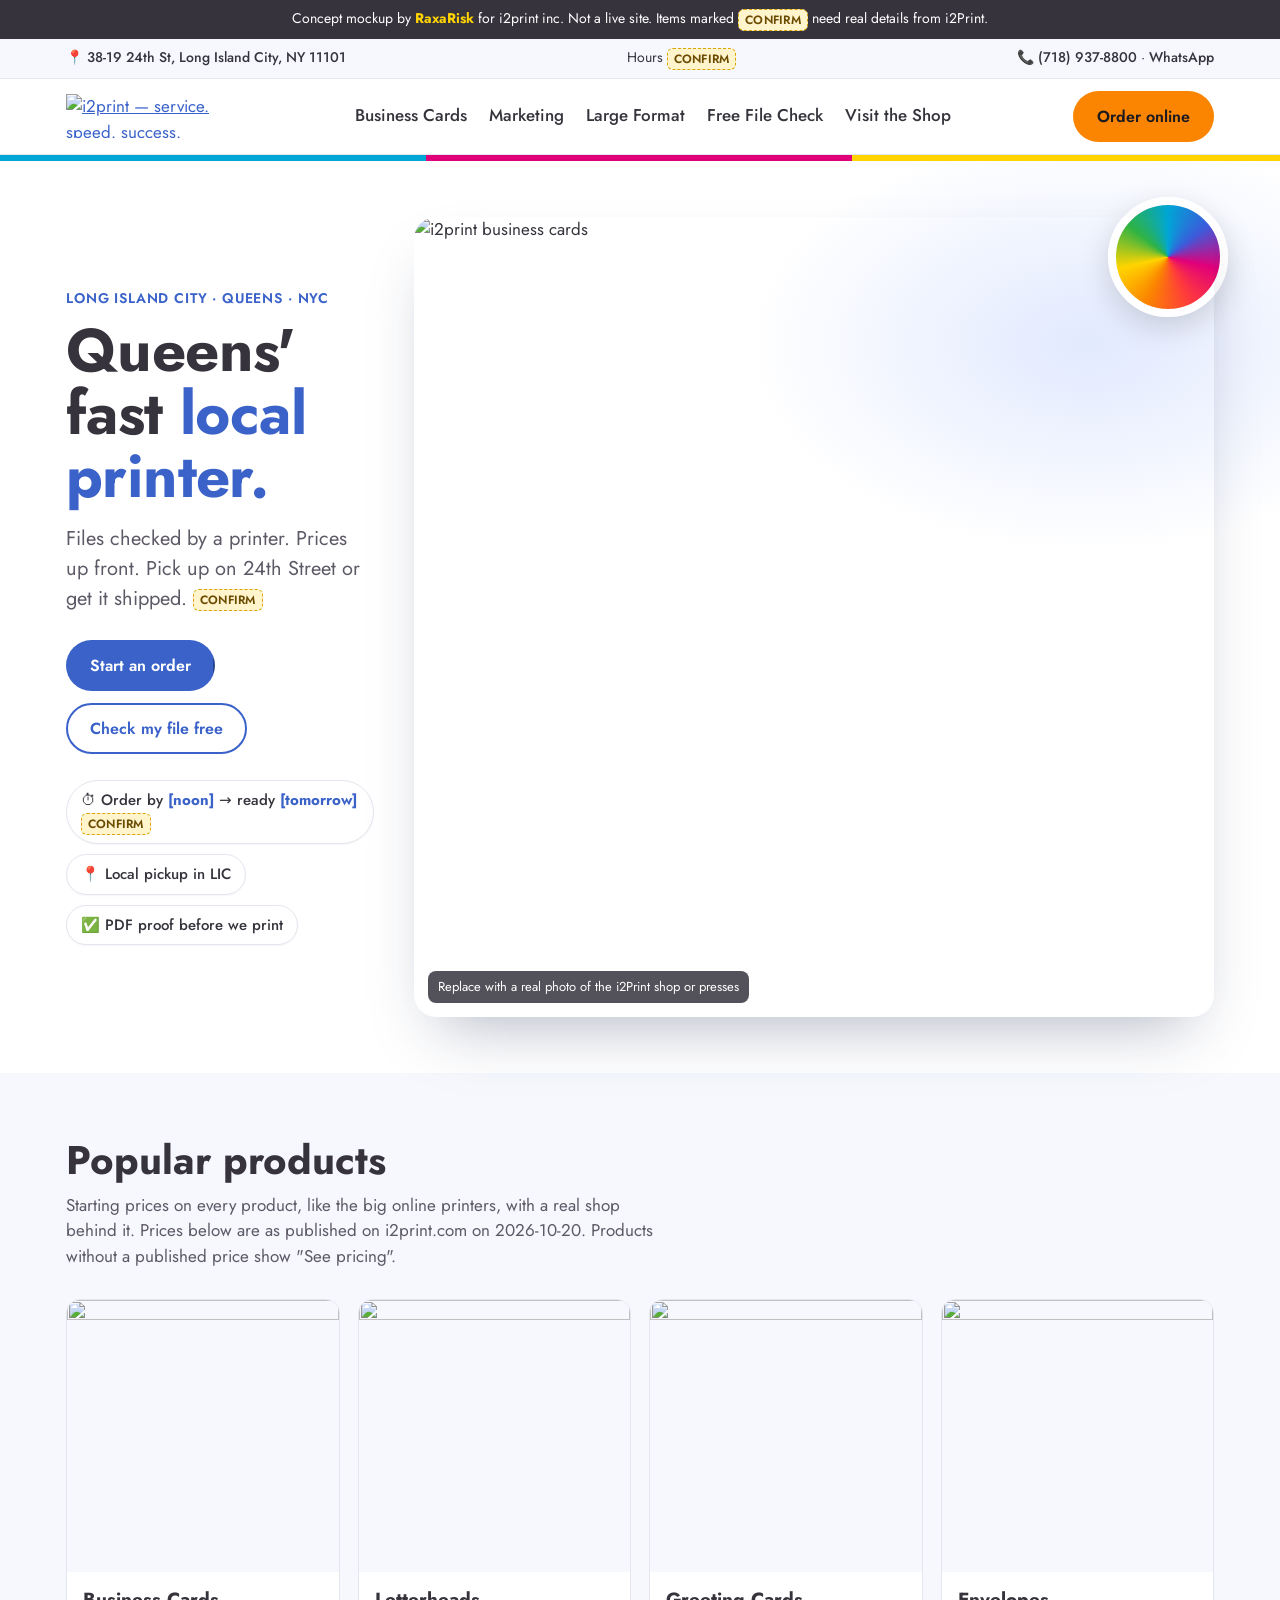
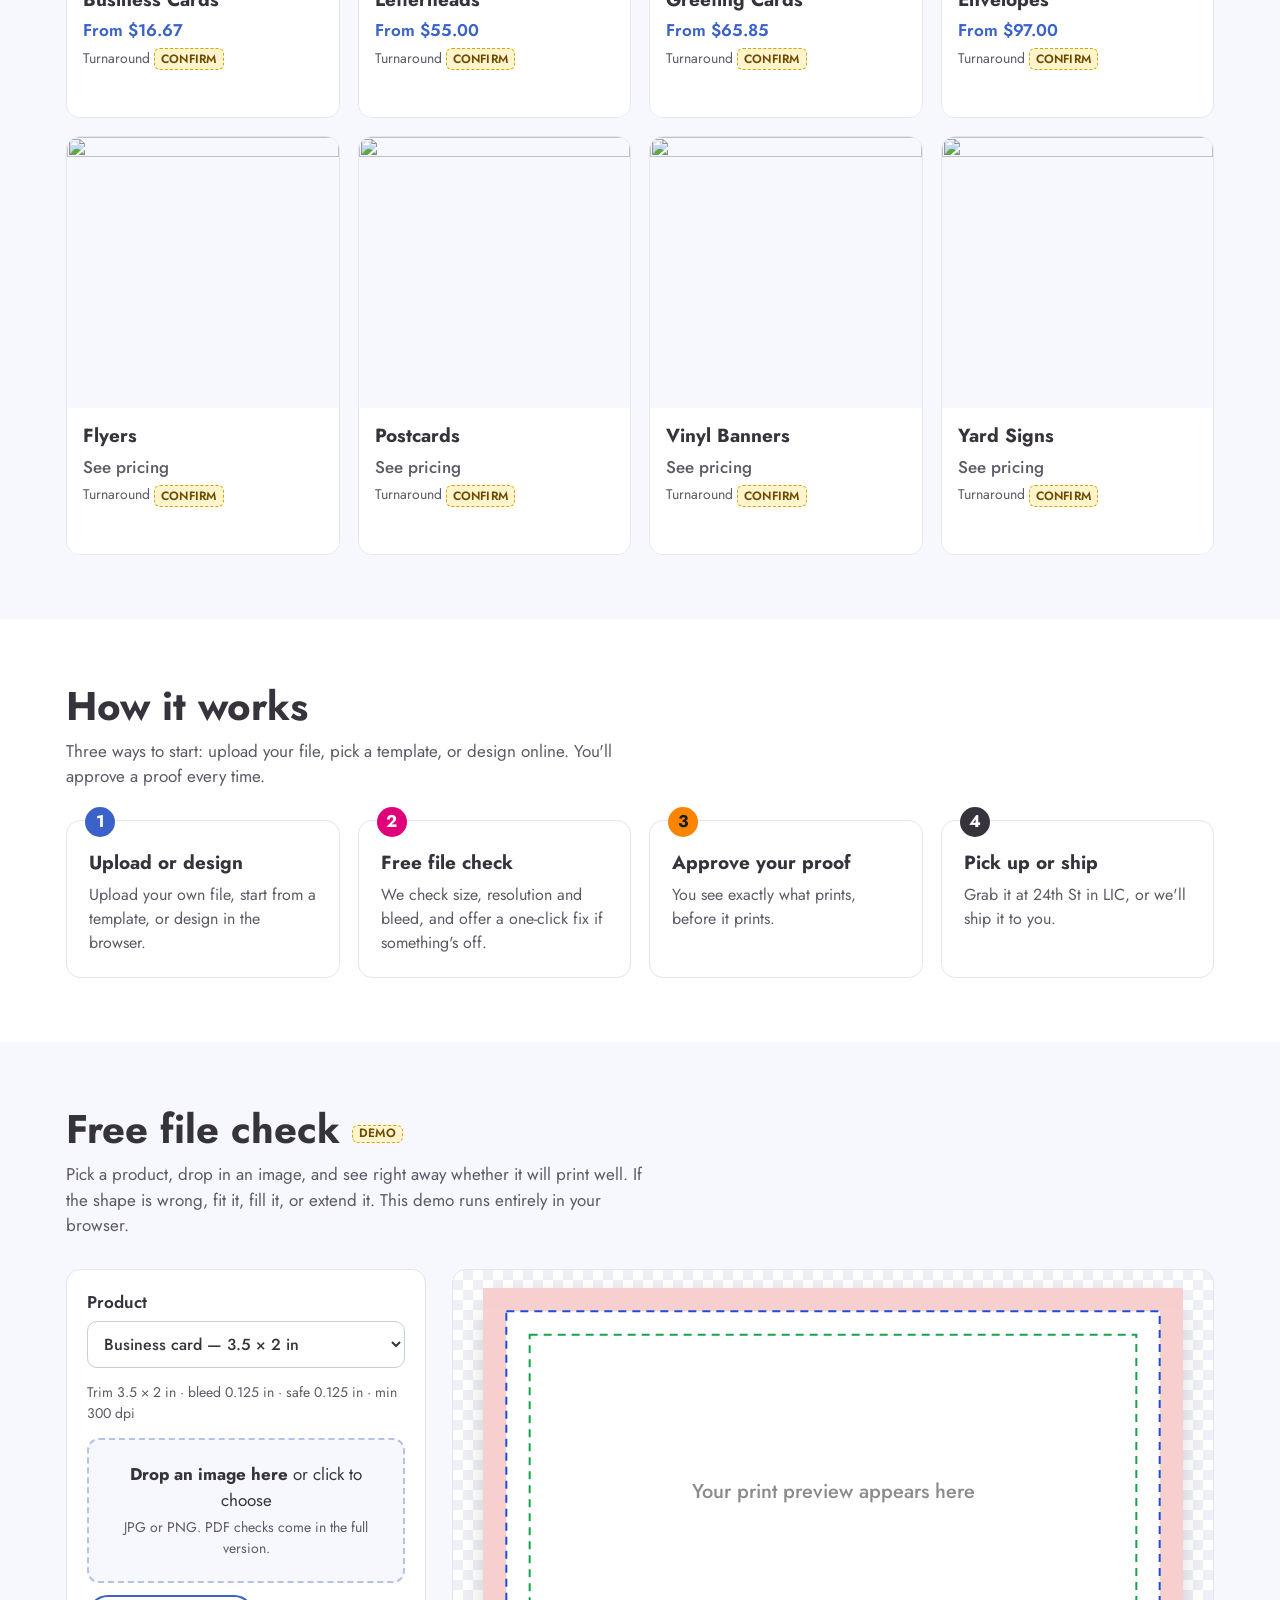
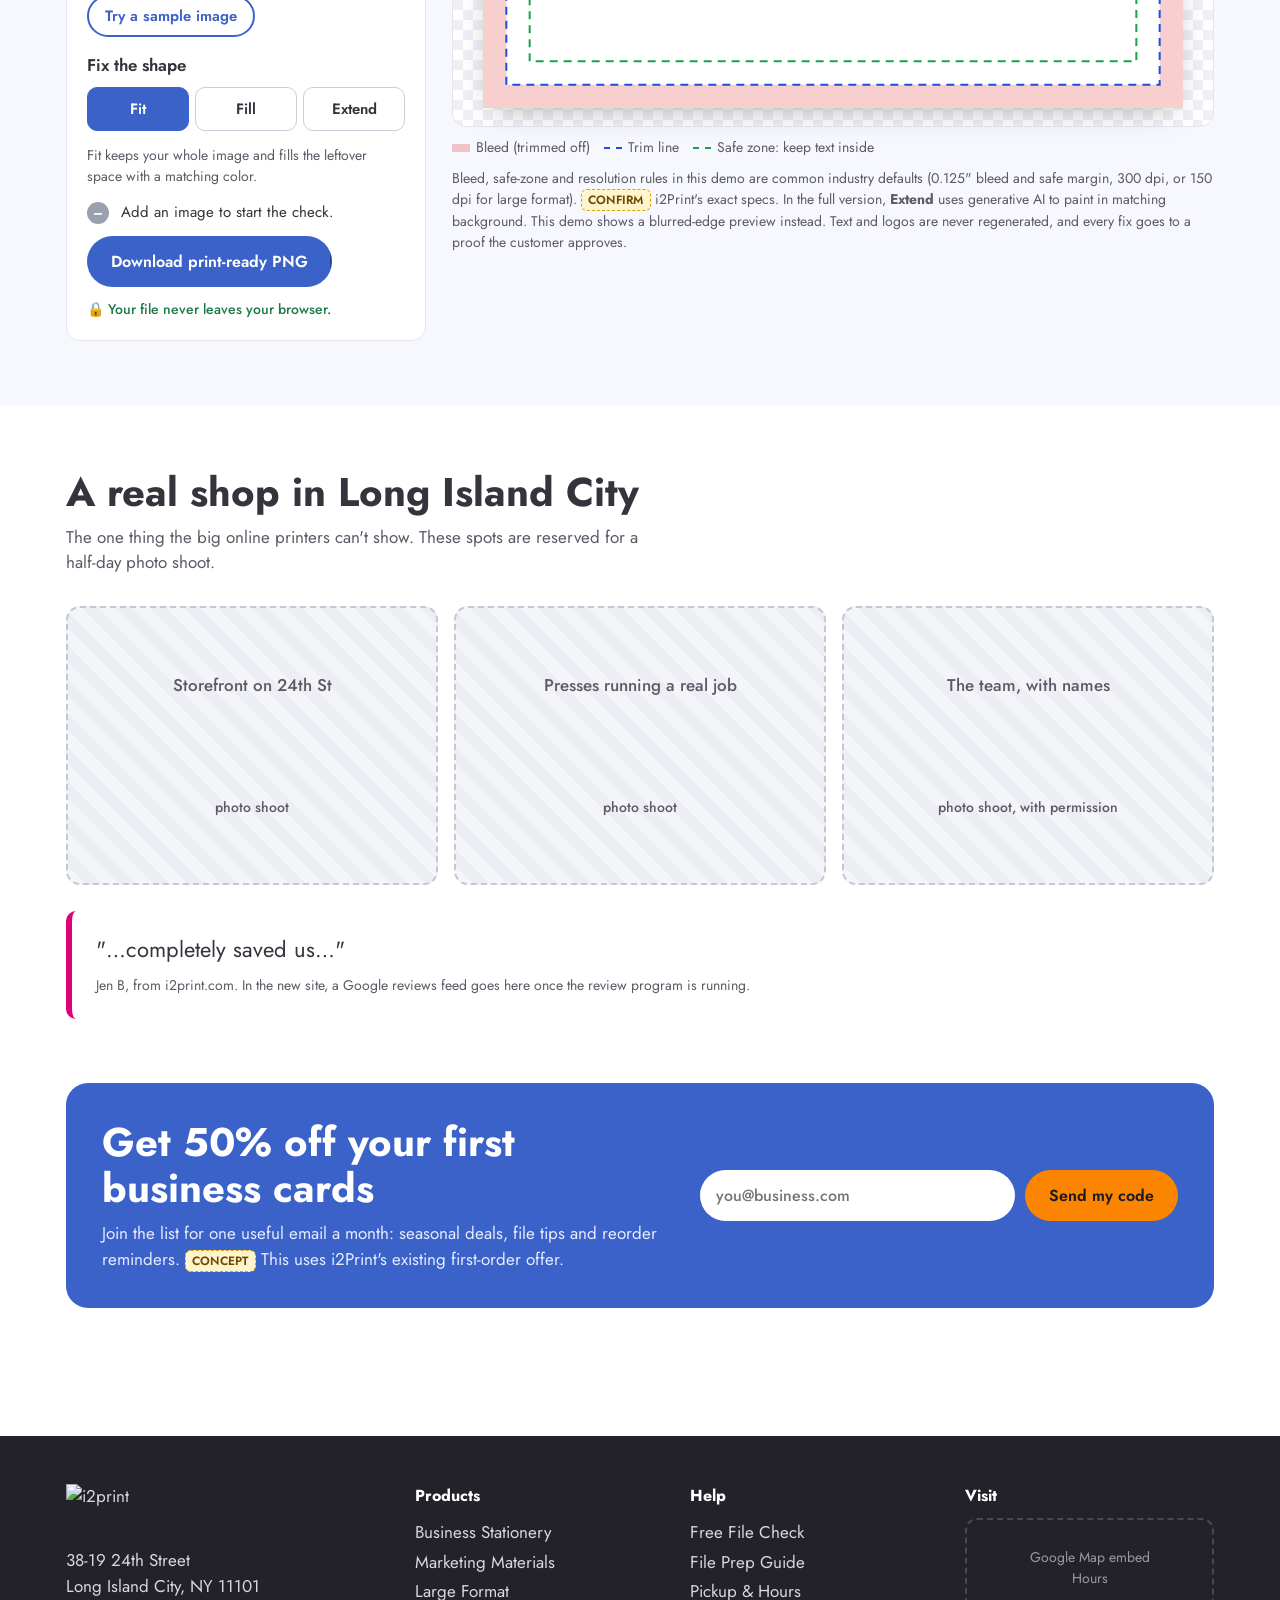
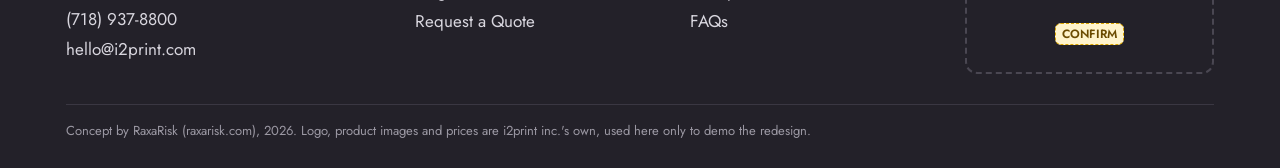
==== commit e621df6f: "Add mockup hover effects and Proposed Direction task Co-Authored-By: Claude Opus 5.5 <noreply@anthro" ====
--- a/05-Mockup/index.html
+++ b/05-Mockup/index.html
@@ -155,6 +155,44 @@
   footer .map { aspect-ratio: 16/10; border-radius: 12px; border: 2px dashed #4a4752; display: grid; place-items: center; text-align: center; color: #9b98a3; font-size: 14px; padding: 10px; }
   footer .legal { border-top: 1px solid #3a3742; margin-top: 30px; padding-top: 16px; font-size: 13px; color: #9b98a3; }
 
+  /* Hover micro-interactions: mouse/trackpad only, and only when motion is welcome */
+  @media (hover: hover) and (pointer: fine) and (prefers-reduced-motion: no-preference) {
+    .hero { background: radial-gradient(520px 320px at var(--mx, 85%) var(--my, 20%), var(--blue-pale), transparent 65%), var(--white); }
+    nav.main a { position: relative; }
+    nav.main a::after { content: ""; position: absolute; left: 0; right: 0; bottom: -6px; height: 3px; border-radius: 2px; background: linear-gradient(90deg, var(--cyan), var(--magenta), var(--yellow)); transform: scaleX(0); transform-origin: left; transition: transform .25s ease; }
+    nav.main a:hover::after { transform: scaleX(1); }
+    .btn { transition: transform .15s ease, box-shadow .2s ease, background-color .2s ease, background-position .35s ease; }
+    .btn:hover { transform: translateY(-2px); box-shadow: 0 10px 20px -10px rgba(30,40,80,.5); }
+    .btn-primary { background-image: linear-gradient(90deg, #26468f 0 50%, var(--blue) 50%); background-size: 210% 100%; background-position: 100% 0; }
+    .btn-primary:hover { background-position: 0 0; }
+    .btn-ghost:hover { background: var(--blue-pale); }
+    .hero-art .wheel { transition: transform 1.2s cubic-bezier(.2,.8,.2,1); }
+    .hero-art:hover .wheel { transform: rotate(360deg); }
+    .hero-art .card { transform: perspective(900px) rotateX(var(--rx, 0deg)) rotateY(var(--ry, 0deg)); transition: transform .25s ease-out; }
+    .badges li { transition: transform .2s ease, border-color .2s ease; }
+    .badges li:hover { transform: translateY(-2px); border-color: var(--blue); }
+    .prod { position: relative; }
+    .prod img { transition: transform .45s cubic-bezier(.2,.8,.2,1); }
+    .prod:hover img { transform: scale(1.06); }
+    .prod::before { content: ""; position: absolute; left: 0; right: 0; top: 0; aspect-ratio: 1 / 1; z-index: 1; pointer-events: none; background: radial-gradient(rgba(58,98,201,.5) 1px, transparent 1.7px) 0 0 / 7px 7px; opacity: 0; transition: opacity .3s ease; }
+    .prod:hover::before { opacity: .45; }
+    .prod .body { position: relative; z-index: 2; background: #fff; }
+    .prod .body::after { content: "Order \2192"; font-weight: 600; font-size: 15px; color: var(--blue); margin-top: 4px; opacity: 0; transform: translateY(6px); transition: opacity .25s ease, transform .25s ease; }
+    .prod:hover .body::after { opacity: 1; transform: none; }
+    .step { transition: box-shadow .2s ease, border-color .2s ease; }
+    .step:hover { border-color: #c9d4f3; box-shadow: 0 14px 28px -18px rgba(30,40,80,.5); }
+    .step::before { transition: transform .3s cubic-bezier(.3,1.6,.5,1); }
+    .step:hover::before { transform: scale(1.15) rotate(-8deg); }
+    .drop { transition: border-color .2s ease, background-color .2s ease; }
+    .drop:hover { border-color: var(--blue); background: var(--blue-pale); }
+    .seg button { transition: border-color .15s ease, color .15s ease; }
+    .seg button:not([aria-pressed="true"]):hover { border-color: var(--blue); color: var(--blue); }
+    .ph { transition: border-color .2s ease, color .2s ease; }
+    .ph:hover { border-color: var(--magenta); color: var(--ink); }
+    footer a { transition: transform .2s ease, color .2s ease; }
+    footer a:hover { color: #fff; transform: translateX(4px); }
+  }
+
   @media (max-width: 960px) {
     nav.main { display: none; }
     .menu-toggle { display: inline-flex; }
@@ -367,6 +405,24 @@
 (() => {
   // ?view=client hides internal CONFIRM tags for client-facing screenshots
   if (new URLSearchParams(location.search).get("view") === "client") document.body.classList.add("client");
+
+  // Mouse-follow effects: hero spotlight + business-card tilt (mouse/trackpad only, motion welcome)
+  if (matchMedia("(hover: hover) and (pointer: fine)").matches && !matchMedia("(prefers-reduced-motion: reduce)").matches) {
+    const hero = document.querySelector(".hero"), art = document.querySelector(".hero-art"), card = art && art.querySelector(".card");
+    hero.addEventListener("pointermove", e => {
+      const r = hero.getBoundingClientRect();
+      hero.style.setProperty("--mx", ((e.clientX - r.left) / r.width * 100).toFixed(1) + "%");
+      hero.style.setProperty("--my", ((e.clientY - r.top) / r.height * 100).toFixed(1) + "%");
+    });
+    if (card) {
+      art.addEventListener("pointermove", e => {
+        const r = card.getBoundingClientRect();
+        card.style.setProperty("--ry", (((e.clientX - r.left) / r.width - .5) * 10).toFixed(2) + "deg");
+        card.style.setProperty("--rx", (-((e.clientY - r.top) / r.height - .5) * 10).toFixed(2) + "deg");
+      });
+      art.addEventListener("pointerleave", () => { card.style.setProperty("--rx", "0deg"); card.style.setProperty("--ry", "0deg"); });
+    }
+  }
 
   // Print specs: inches. Bleed/safe/dpi are common defaults until i2Print confirms its own.
   const PRODUCTS = [
